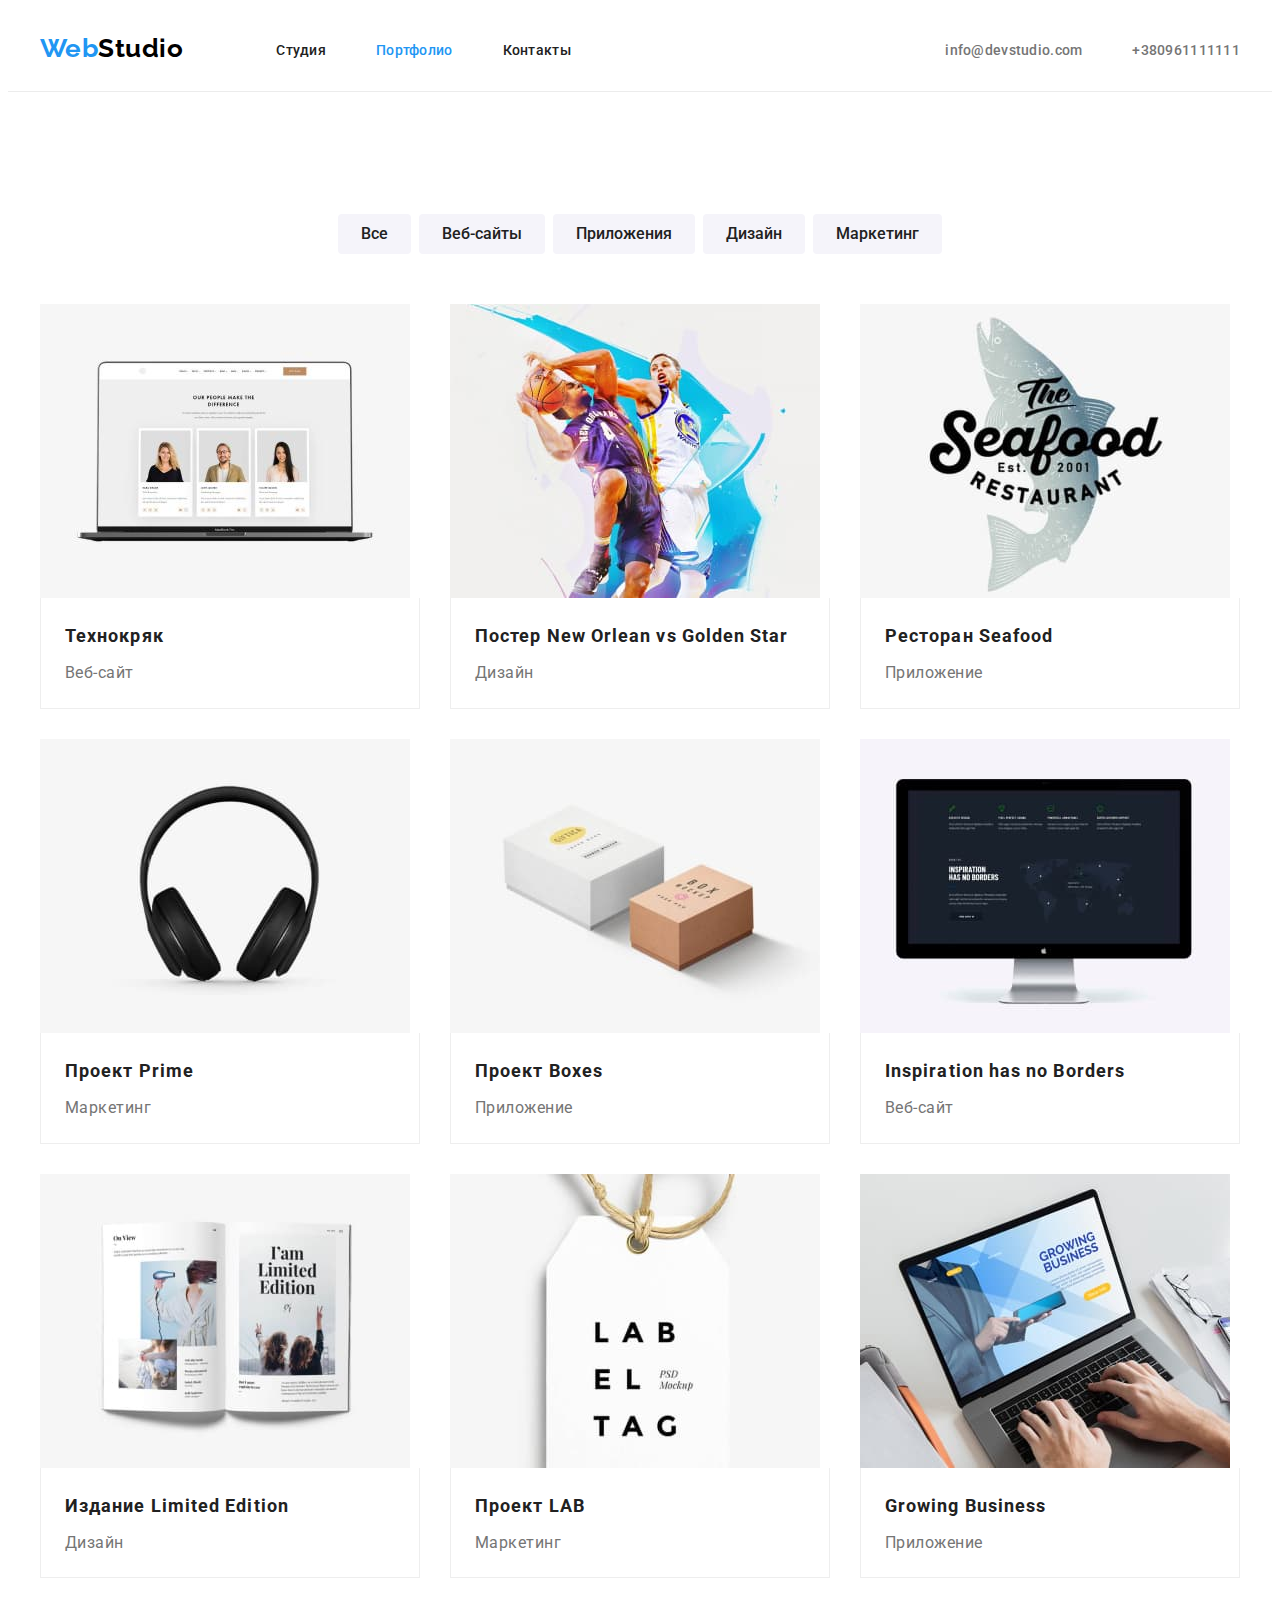
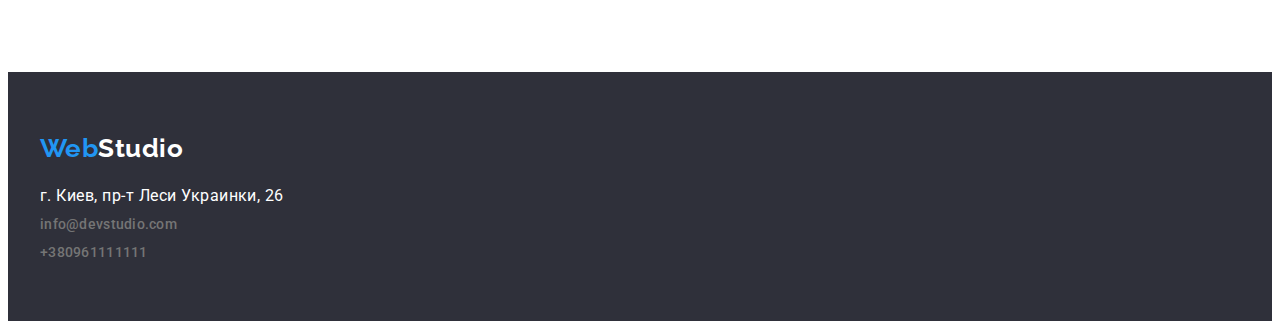
==== portfolio.html @ ab089c3b "clone repositories" ====
<!DOCTYPE html>
<html lang="ru">
  <head>
    <meta charset="UTF-8" />
    <meta http-equiv="X-UA-Compatible" content="IE=edge" />
    <meta name="viewport" content="width=device-width, initial-scale=1.0" />
    <title>Portfolio</title>
    <link rel="preconnect" href="https://fonts.googleapis.com" />
    <link rel="preconnect" href="https://fonts.gstatic.com" crossorigin />
    <link
      href="https://fonts.googleapis.com/css2?family=Raleway:wght@700&family=Roboto:wght@400;500;700;900&display=swap"
      rel="stylesheet"
    />
    <link
      rel="stylesheet"
      href="https://cdnjs.cloudflare.com/ajax/libs/modern-normalize/1.1.0/modern-normalize.min.css"
      integrity="sha512-wpPYUAdjBVSE4KJnH1VR1HeZfpl1ub8YT/NKx4PuQ5NmX2tKuGu6U/JRp5y+Y8XG2tV+wKQpNHVUX03MfMFn9Q=="
      crossorigin="anonymous"
      referrerpolicy="no-referrer"
    />
    <link rel="stylesheet" href="./css/style.css" />
  </head>
  <body class="body">
    <header class="page-header">
      <!-- Навигация по сайту -->
      <div class="container">
        <div class="container-flex">
          <nav class="site-nav">
            <a class="logo" href="./index.html" lang="en">
              <span class="logo-style">Web</span>Studio
            </a>
            <ul class="site-nav">
              <li class="list">
                <a class="link" href="./index.html">Студия</a>
              </li>

              <li class="list">
                <a class="link link-style" href="./portfolio.html">Портфолио</a>
              </li>

              <li class="list">
                <a class="link" href="">Контакты</a>
              </li>
            </ul>
          </nav>
          <!-- Контакты -->
          <ul class="contacts">
            <li class="list">
              <a class="link" href="mailto:info@devstudio.com"
                >info@devstudio.com</a
              >
            </li>

            <li class="list">
              <a class="link" href="tell:+380961111111"
                >+380961111111</a
              >
            </li>
          </ul>
        </div>
      </div>
    </header>

    <!-- Продукты студии -->
    <main>
      <section class="section">
        <div class="container">
          <h2 class="hidden">Перечень продуктов</h2>
          <ul class="button">
            <li class="list">
              <button class="list-button" type="button">Все</button>
            </li>
            <li class="list">
              <button class="list-button" type="button">Веб-сайты</button>
            </li>
            <li class="list">
              <button class="list-button" type="button">Приложения</button>
            </li>
            <li class="list">
              <button class="list-button" type="button">Дизайн</button>
            </li>
            <li class="list">
              <button class="list-button" type="button">Маркетинг</button>
            </li>
          </ul>
          <ul class="products-list">
            <li class="our-products">
              <div class="product-card">
                <a href="">
                  <div class="image-thumb">
                    <img
                      src="./images/img-technokryak.jpg"
                      alt="Сайт технокряк"
                    />
                  </div>
                </a>
                <div class="img-description">
                  <h3 class="item">Технокряк</h3>
                  <p class="item-description">Веб-сайт</p>
                </div>
              </div>
            </li>

            <li class="our-products">
              <div class="product-card">
                <a href="">
                  <div class="image-thumb">
                    <img
                      src="./images/img-poster.jpg"
                      alt="Постер NewNew Orlean vs Golden Star"
                    />
                  </div>
                </a>

                <div class="img-description">
                  <h3 class="item">Постер New Orlean vs Golden Star</h3>
                  <p class="item-description">Дизайн</p>
                </div>
              </div>
            </li>

            <li class="our-products">
              <div class="product-card">
                <a href="">
                  <div class="image-thumb">
                    <img
                      src="./images/img-seafood.jpg"
                      alt="Приложение Ресторан Seafood"
                    />
                  </div>
                </a>

                <div class="img-description">
                  <h3 class="item">Ресторан Seafood</h3>
                  <p class="item-description">Приложение</p>
                </div>
              </div>
            </li>

            <li class="our-products">
              <div class="product-card">
                <a href="">
                  <div class="image-thumb">
                    <img
                      src="./images/img-prime.jpg"
                      alt="Наушники, проект Prime"
                    />
                  </div>
                </a>
                <div class="img-description">
                  <h3 class="item">Проект Prime</h3>
                  <p class="item-description">Маркетинг</p>
                </div>
              </div>
            </li>

            <li class="our-products">
              <div class="product-card">
                <a href="">
                  <div class="image-thumb">
                    <img src="./images/img-boxes.jpg" alt="Проект Boxes" />
                  </div>
                </a>
                <div class="img-description">
                  <h3 class="item">Проект Boxes</h3>
                  <p class="item-description">Приложение</p>
                </div>
              </div>
            </li>

            <li class="our-products">
              <div class="product-card">
                <a href="">
                  <div class="image-thumb">
                    <img
                      src="./images/img-site.jpg"
                      alt="Веб-сайт Inspiration has no Borders"
                    />
                  </div>
                </a>
                <div class="img-description">
                  <h3 class="item">Inspiration has no Borders</h3>
                  <p class="item-description">Веб-сайт</p>
                </div>
              </div>
            </li>

            <li class="our-products">
              <div class="product-card">
                <a href="">
                  <div class="image-thumb">
                    <img
                      src="./images/img-design.jpg"
                      alt="Презинтация книги, Издание Limited Edition"
                    />
                  </div>
                </a>
                <div class="img-description">
                  <h3 class="item">Издание Limited Edition</h3>
                  <p class="item-description">Дизайн</p>
                </div>
              </div>
            </li>

            <li class="our-products">
              <div class="product-card">
                <a href="">
                  <div class="image-thumb">
                    <img src="./images/img-lab.jpg" alt="Проект LAB" /></div
                ></a>
                <div class="img-description">
                  <h3 class="item">Проект LAB</h3>
                  <p class="item-description">Маркетинг</p>
                </div>
              </div>
            </li>

            <li class="our-products">
              <div class="product-card">
                <a href="">
                  <div class="image-thumb">
                    <img
                      src="./images/img-app.jpg"
                      alt="Презентация приложения GrowingBusiness"
                    /></div
                ></a>
                <div class="img-description">
                  <h3 class="item">Growing Business</h3>
                  <p class="item-description">Приложение</p>
                </div>
              </div>
            </li>
          </ul>
        </div>
      </section>
    </main>
    <!-- Подвал -->
    <footer class="footer">
      <div class="container footer-container">
        <a class="logo" href="./index.html" lang="en">
          <span class="logo-style">Web</span
          ><span class="logo-style-footer">Studio</span>
        </a>
        <address class="footer-text">г. Киев, пр-т Леси Украинки, 26</address>
        <ul class="footer-contacts-list">
          <li class="list">
            <a class="link" href="mailto:info@devstudio.com"
              >info@devstudio.com</a
            >
          </li>

          <li class="list">
            <a class="link" href="tell:+380961111111"
              >+380961111111</a
            >
          </li>
        </ul>
      </div>
    </footer>
  </body>
</html>
---- css/style.css ----
/* Utilites */
:root {
  --primery-text-color: #757575;
  --title-text-color: #212121;
  --accent-color: #fff;
  --style-color: #2196f3;
  --gap: 30px;
  --section-gap: 50px;
}

body {
  color: var(--primery-text-color);
  font-family: Roboto, sans-serif;
  letter-spacing: 0.03em;
  background-color: var(--accent-color);
}

h1,
h2,
h3,
h4,
h5,
h6,
ul,
p {
  margin: 0;
  padding: 0;
  list-style: none;
}

img {
  max-width: 100%;
  height: auto;
  display: block;
}

.container {
  width: 1200px;
  margin-left: auto;
  margin-right: auto;
  padding-left: 15px;
  padding-right: 15px;
}

.container-flex {
  display: flex;
}

.hidden {
  visibility: hidden;
}


/* Header */
.page-header {
  border-bottom: 1px solid #ececec;
}

/* Logo */
.logo {
  font-family: Raleway, sans-serif;
  font-weight: 700;
  font-size: 26px;
  line-height: 1.3;
  text-decoration: none;

  color: #000;

  margin-right: 93px;
  margin-top: 24px;
  margin-bottom: 25px;
}

.logo-style {
  color: var(--style-color);
}

.logo-style-footer {
  color: var(--accent-color);
}

/* Site navigation */
.site-nav {
  display: flex;
  align-items: center;
}

.site-nav .list + .list {
  margin-left: var(--section-gap);
}

.site-nav .link {
  font-weight: 500;
  font-size: 14px;
  line-height: 1.14;
  letter-spacing: 0.02em;
  text-decoration: none;

  padding-top: 10px;
  padding-bottom: 10px;

  color: var(--title-text-color);
}

.site-nav .link:hover,
.site-nav .link:focus {
  color: var(--style-color);
}

.site-nav .link-style {
  color: var(--style-color);
}

/* Contacts */
.contacts {
  display: flex;
  margin-left: auto;
  align-items: center;
}

.contacts .list + .list {
  margin-left: var(--section-gap);
}

.contacts .link {
  text-decoration: none;
  font-weight: 500;
  font-size: 14px;
  line-height: 1.14;
  letter-spacing: 0.02em;

  padding-top: 10px;
  padding-bottom: 10px;

  color: inherit;
}

.contacts .link:hover,
.contacts .link:focus {
  color: var(--style-color);
}

/* Hero */
.hero {
  background-color: #2f303a;
  text-align: center;
  padding-top: 200px;
  padding-bottom: 280px;
}

.hero-title {
  font-weight: 900;
  font-size: 44px;
  line-height: 1.36;
  letter-spacing: 0.06em;
  text-transform: uppercase;
  color: var(--accent-color);

  max-width: 696px;
  margin-bottom: var(--gap);
  margin-left: auto;
  margin-right: auto;
}

.hero-btn {
  cursor: pointer;
  font-weight: 700;
  font-size: 16px;
  line-height: 1.87;
  align-items: center;
  letter-spacing: 0.06em;

  color: var(--accent-color);
  background-color: var(--style-color);

  padding: 10px 32px;
  border: 1px solid transparent;
  border-radius: 4px;
}

.hero-btn:hover,
.hero-btn:focus {
  background-color: #188ce8;
}

/* Sections */
.section {
  padding-top: 94px;
  padding-bottom: 94px;
}

/* Features */
.section-title {
  font-weight: 700;
  font-size: 36px;
  line-height: 1.16;
  text-align: center;
  color: var(--title-text-color);
}

.section-subtitle {
  font-weight: 700;
  font-size: 14px;
  line-height: 1.14;
  text-transform: uppercase;
  color: var(--title-text-color);
  margin-bottom: 10px;
}

.section-text {
  font-size: 14px;
  line-height: 1.71;
}

.section-color {
  background-color: #f5f4fa;
}

.features-list {
  display: flex;
  flex-wrap: wrap;
  margin-left: calc(-1 * var(--gap));
  margin-top: calc(-1 * var(--gap));
}

.features-list > .list {
  flex-basis: calc(100% / 4 - var(--gap));
  margin-left: var(--gap);
  margin-top: var(--gap);
}

/* Our classes */

.section-gap {
  padding-top: 0;
}

.section-title {
  margin-bottom: var(--section-gap);
}

.images-list {
  display: flex;
  flex-wrap: wrap;
  margin-left: calc(-1 * var(--gap));
  margin-top: calc(-1 * var(--gap));
}

.images-list > .image {
  flex-basis: calc(100% / 3 - 30px);
  margin-left: var(--gap);
  margin-top: var(--gap);
}

/* Our team */
section-title {
  margin-bottom: var(--section-gap);
}

.team-list {
  display: flex;
  flex-wrap: wrap;
  margin-left: calc(-1 * var(--gap));
  margin-top: calc(-1 * var(--gap));
}

.team-list > .team-member {
  flex-basis: calc(100% / 4 - 30px);
  margin-left: var(--gap);
  margin-top: var(--gap);

  background-color: var(--accent-color);
}

.userpic {
  font-weight: 500;
  font-size: 16px;
  line-height: 1.87;
  text-align: center;
  color: var(--title-text-color);
  margin-bottom: 10px;
}

.userpic-description {
  font-size: 16px;
  line-height: 1.87;
  text-align: center;
}

.card-userpic {
  padding-top: 30px;
  padding-bottom: 30px;
}

/* Buttons*/
.button {
  display: flex;
  justify-content: center;
  margin-bottom: var(--section-gap);
}

.button .list-button {
  color: var(--title-text-color);
  background-color: #f5f4fa;
  cursor: pointer;
}

.button .list-button:focus,
.button .list-button:hover {
  color: var(--accent-color);
  background-color: var(--style-color);
}

.button .list + .list {
  margin-left: 8px;
}

.list-button {
  font-family: inherit;
  font-weight: 500;
  font-size: 16px;
  line-height: 1.62;
  text-align: center;

  padding: 6px 22px;

  border: 1px solid transparent;
  border-radius: 4px;
}

/* Our produtcs */
.products-list {
  display: flex;
  flex-wrap: wrap;
  margin-left: calc(-1 * var(--gap));
  margin-top: calc(-1 * var(--gap));
}

.products-list > .our-products {
  flex-basis: calc(100% / 3 - var(--gap));
  margin-left: var(--gap);
  margin-top: var(--gap);
}

.img-description {
  padding: 20px 24px;
  border-bottom: 1px solid #eeeeee;
  border-left: 1px solid #eeeeee;
  border-right: 1px solid #eeeeee;
}

.item {
  font-weight: 700;
  font-size: 18px;
  line-height: 2;
  letter-spacing: 0.06em;
  color: var(--title-text-color);
  margin-bottom: 4px;
}

.item-description {
  font-size: 16px;
  line-height: 1.87;
}

/* Footer */
.footer {
  background-color: #2f303a;
}

.footer-container {
  padding-top: 60px;
  padding-bottom: 60px;
}

.footer .footer-text {
  color: var(--accent-color);
  font-style: normal;
}

.footer .link {
  text-decoration: none;
  font-weight: 500;
  font-size: 14px;
  line-height: 1.14;
  letter-spacing: 0.02em;
  color: inherit;
}

.footer .link:hover,
.footer .link:focus {
  color: var(--style-color);
}

.footer-text {
  margin-bottom: 9px;
  margin-top: 20px;
}

.footer-contacts-list .list + .list {
  margin-top: 9px;
}
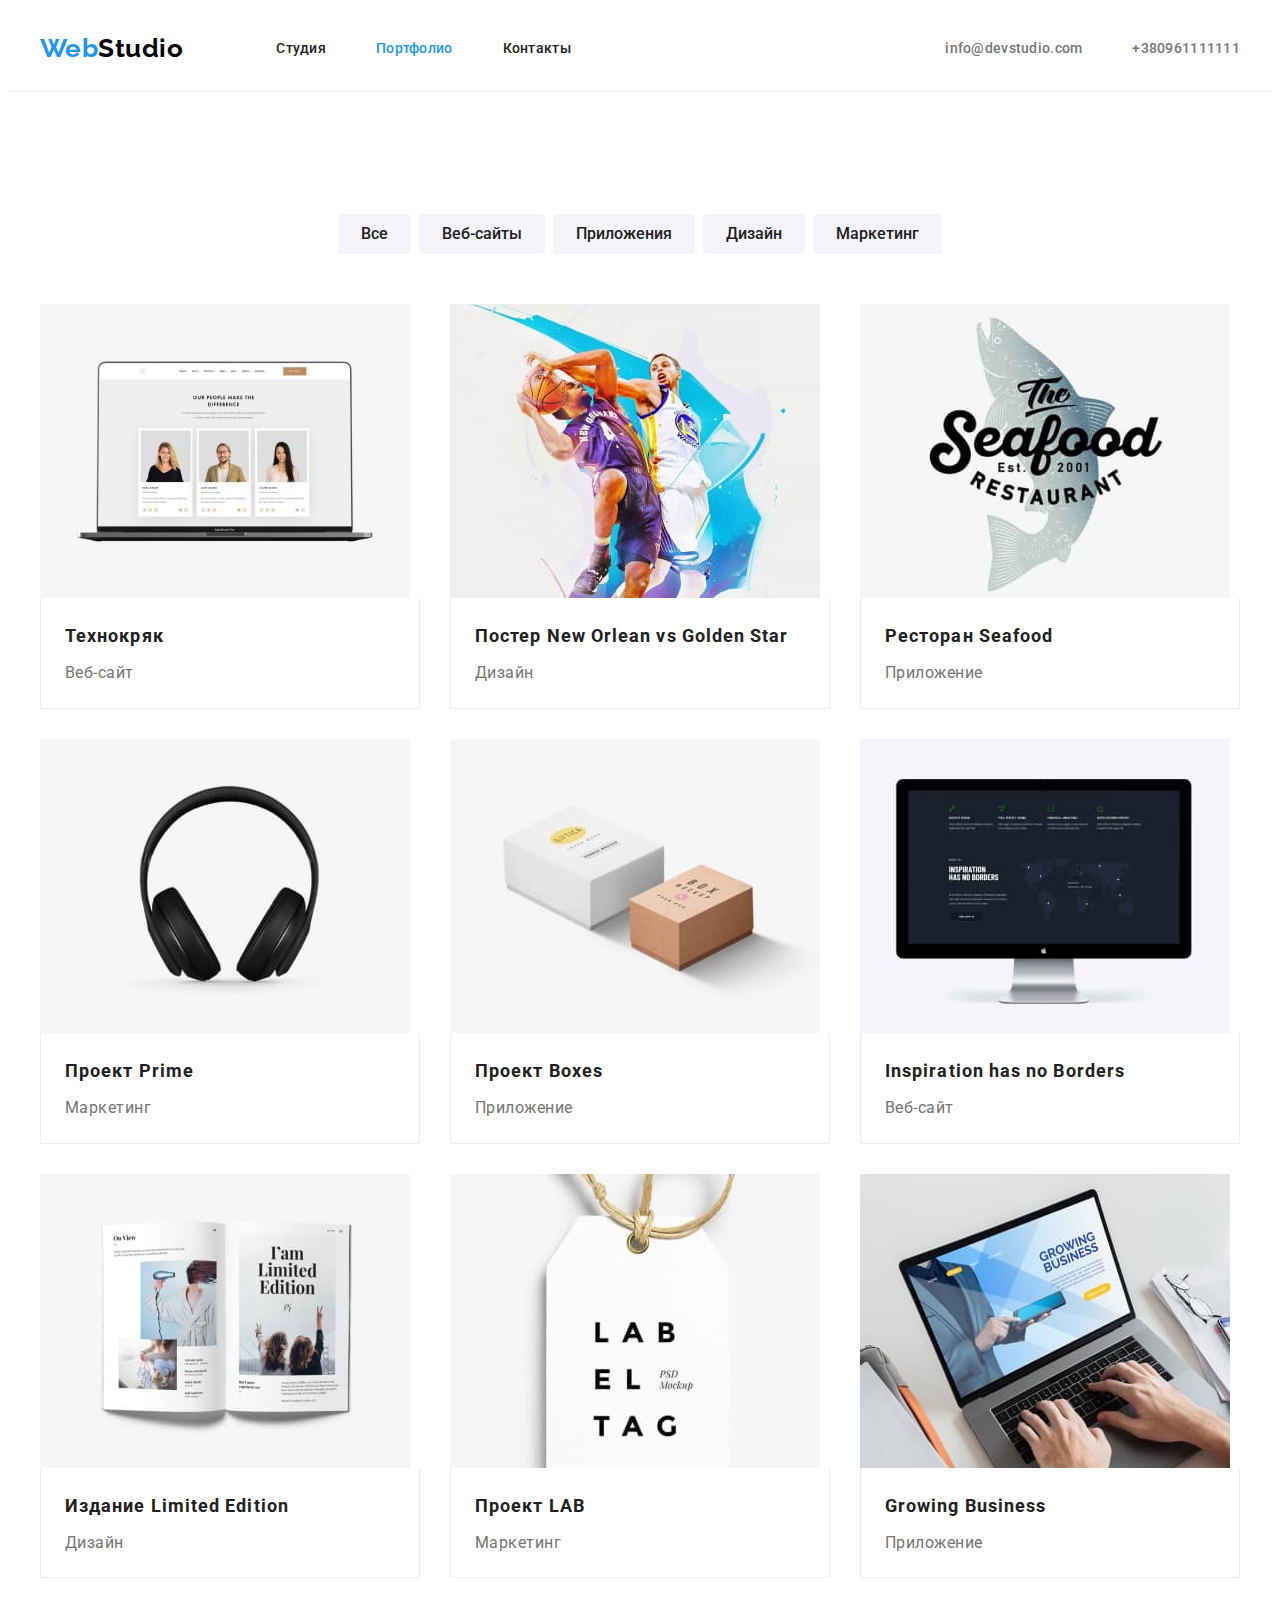
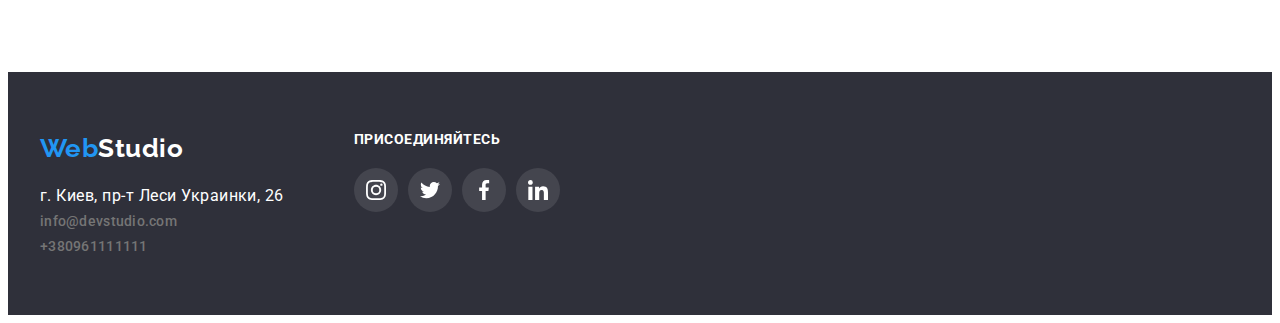
==== commit b05c23dd: "add footer icon" ====
--- a/portfolio.html
+++ b/portfolio.html
@@ -52,9 +52,7 @@
             </li>
 
             <li class="list">
-              <a class="link" href="tell:+380961111111"
-                >+380961111111</a
-              >
+              <a class="link" href="tell:+380961111111">+380961111111</a>
             </li>
           </ul>
         </div>
@@ -237,24 +235,49 @@
     <!-- Подвал -->
     <footer class="footer">
       <div class="container footer-container">
-        <a class="logo" href="./index.html" lang="en">
-          <span class="logo-style">Web</span
-          ><span class="logo-style-footer">Studio</span>
-        </a>
-        <address class="footer-text">г. Киев, пр-т Леси Украинки, 26</address>
-        <ul class="footer-contacts-list">
-          <li class="list">
-            <a class="link" href="mailto:info@devstudio.com"
-              >info@devstudio.com</a
-            >
-          </li>
-
-          <li class="list">
-            <a class="link" href="tell:+380961111111"
-              >+380961111111</a
-            >
-          </li>
-        </ul>
+        <div>
+          <a class="logo" href="./index.html" lang="en">
+            <span class="logo-style">Web</span
+            ><span class="logo-style-footer">Studio</span></a
+          >
+          <address class="footer-text">г. Киев, пр-т Леси Украинки, 26</address>
+          <ul class="footer-contacts-list">
+            <li class="list">
+              <a class="link" href="mailto:info@devstudio.com"
+                >info@devstudio.com</a
+              >
+            </li>
+
+            <li class="list">
+              <a class="link" href="tell:+380961111111">+380961111111</a>
+            </li>
+          </ul>
+        </div>
+        <div class="social-footer">
+          <p class="social-text">присоединяйтесь</p>
+          <div class="social-flex">
+            <a class="footer-social-link" href="">
+              <svg class="social-icon" width="20px" height="20px">
+                <use href="./images/sprite.svg#icon-instagram"></use>
+              </svg>
+            </a>
+            <a class="footer-social-link" href="">
+              <svg class="social-icon" width="20px" height="20px">
+                <use href="./images/sprite.svg#icon-twitter"></use>
+              </svg>
+            </a>
+            <a class="footer-social-link" href="">
+              <svg class="social-icon" width="20px" height="20px">
+                <use href="./images/sprite.svg#icon-facebook"></use>
+              </svg>
+            </a>
+            <a class="footer-social-link" href="">
+              <svg class="social-icon" width="20px" height="20px">
+                <use href="./images/sprite.svg#icon-linkedin"></use>
+              </svg>
+            </a>
+          </div>
+        </div>
       </div>
     </footer>
   </body>
--- a/css/style.css
+++ b/css/style.css
@@ -6,6 +6,7 @@
   --style-color: #2196f3;
   --gap: 30px;
   --section-gap: 50px;
+  --social-links-color: #afb1b8;
 }
 
 body {
@@ -50,7 +51,6 @@
   visibility: hidden;
 }
 
-
 /* Header */
 .page-header {
   border-bottom: 1px solid #ececec;
@@ -140,12 +140,36 @@
   color: var(--style-color);
 }
 
+.list .link {
+  display: flex;
+  align-items: center;
+}
+
+.contacts-icon {
+  margin-right: 10px;
+  fill: currentColor;
+}
+
 /* Hero */
 .hero {
   background-color: #2f303a;
   text-align: center;
   padding-top: 200px;
   padding-bottom: 280px;
+  max-width: 1600px;
+
+  margin-left: auto;
+  margin-right: auto;
+
+  background-image: linear-gradient(
+      to right,
+      rgba(47, 48, 58, 0.4),
+      rgba(47, 48, 58, 0.4)
+    ),
+    url(../images/Img.jpg);
+  background-repeat: no-repeat;
+  background-size: cover;
+  background-position: center;
 }
 
 .hero-title {
@@ -169,6 +193,7 @@
   line-height: 1.87;
   align-items: center;
   letter-spacing: 0.06em;
+  box-shadow: 0px 4px 4px rgba(0, 0, 0, 0.15);
 
   color: var(--accent-color);
   background-color: var(--style-color);
@@ -229,6 +254,21 @@
   margin-top: var(--gap);
 }
 
+.background-icon {
+  display: flex;
+  background: #f5f4fa;
+  border-radius: 4px;
+  align-items: center;
+
+  margin-bottom: var(--gap);
+  height: 120px;
+}
+
+.feature-icon {
+  margin-left: auto;
+  margin-right: auto;
+}
+
 /* Our classes */
 
 .section-gap {
@@ -270,6 +310,9 @@
   margin-top: var(--gap);
 
   background-color: var(--accent-color);
+  box-shadow: 0px 1px 3px rgba(0, 0, 0, 0.12), 0px 1px 1px rgba(0, 0, 0, 0.14),
+    0px 2px 1px rgba(0, 0, 0, 0.2);
+  border-radius: 0px 0px 4px 4px;
 }
 
 .userpic {
@@ -285,11 +328,69 @@
   font-size: 16px;
   line-height: 1.87;
   text-align: center;
+  margin-bottom: 16px;
 }
 
 .card-userpic {
   padding-top: 30px;
   padding-bottom: 30px;
+}
+
+.img-container {
+  display: flex;
+  justify-content: center;
+}
+
+.social-link {
+  display: flex;
+  border: none;
+  border-radius: 50%;
+  height: 44px;
+  width: 44px;
+  justify-content: center;
+  align-items: center;
+  color: var(--social-links-color);
+}
+
+.social-link:hover,
+.social-link:focus {
+  color: var(--accent-color);
+  background-color: var(--style-color);
+}
+
+.social-icon {
+  fill: currentColor;
+}
+
+.card-userpic .social-link + .social-link {
+  margin-left: 10px;
+}
+
+/* Company */
+.company-list {
+  display: flex;
+}
+
+.company-item + .company-item {
+  margin-left: var(--gap);
+}
+
+.company-link {
+  display: flex;
+  justify-content: center;
+  align-items: center;
+  width: 170px;
+  height: 92px;
+  border: 1px solid #afb1b8;
+  filter: drop-shadow(0px 4px 4px rgba(0, 0, 0, 0.25));
+  border-radius: 4px;
+  fill: var(--social-links-color);
+}
+
+.company-link:hover,
+.company-link:focus {
+  fill: var(--style-color);
+  border-color: var(--style-color);
 }
 
 /* Buttons*/
@@ -371,6 +472,7 @@
 .footer-container {
   padding-top: 60px;
   padding-bottom: 60px;
+  display: flex;
 }
 
 .footer .footer-text {
@@ -400,3 +502,44 @@
 .footer-contacts-list .list + .list {
   margin-top: 9px;
 }
+
+.social-footer {
+  margin-left: 70px;
+}
+
+.social-text {
+  font-weight: 700;
+  font-size: 14px;
+  line-height: 1.14;
+  text-transform: uppercase;
+
+  color: var(--accent-color);
+
+  margin-bottom: 20px;
+}
+
+.social-flex {
+  display: flex;
+}
+
+.footer-social-link {
+  display: flex;
+  border: none;
+  border-radius: 50%;
+  height: 44px;
+  width: 44px;
+  justify-content: center;
+  align-items: center;
+  color: var(--accent-color);
+  background-color: rgba(255, 255, 255, 0.1);
+}
+
+.footer-social-link:hover,
+.footer-social-link:focus {
+  color: var(--accent-color);
+  background-color: var(--style-color);
+}
+
+.footer-social-link + .footer-social-link {
+  margin-left: 10px;
+}
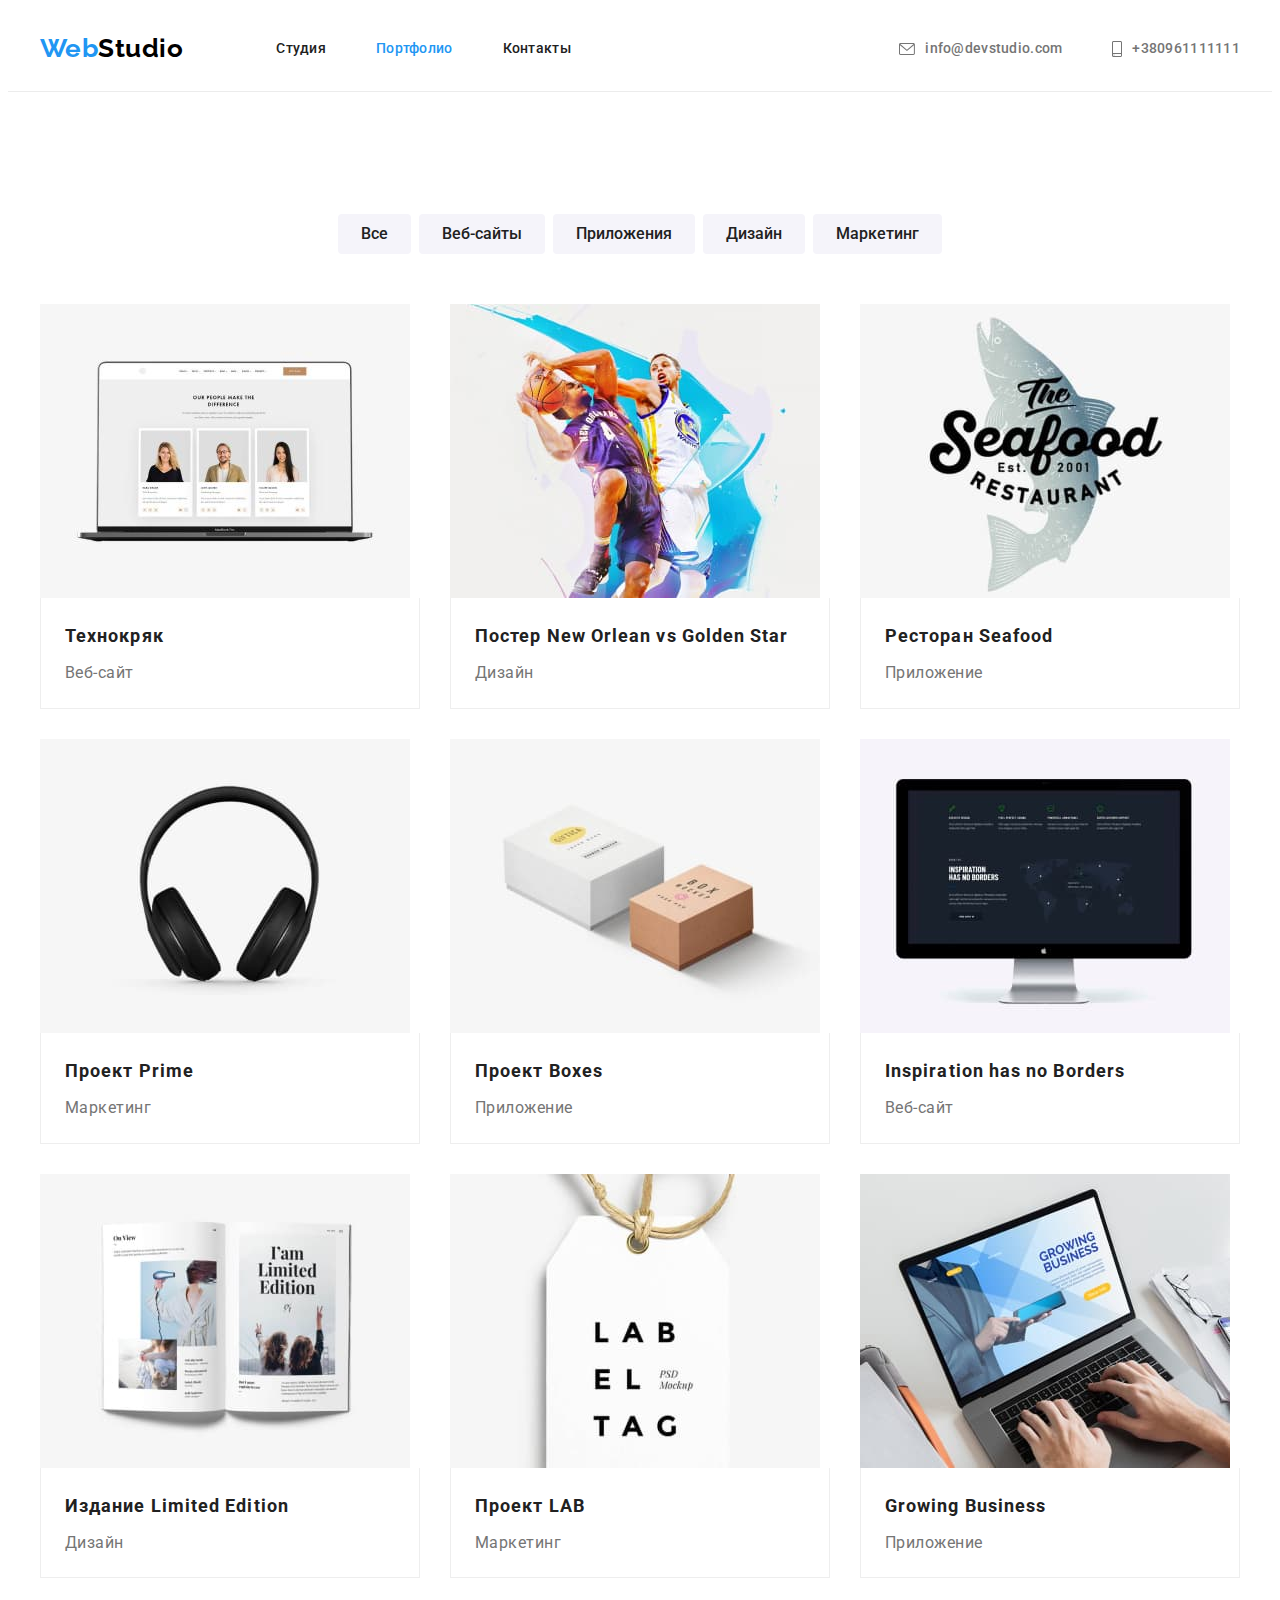
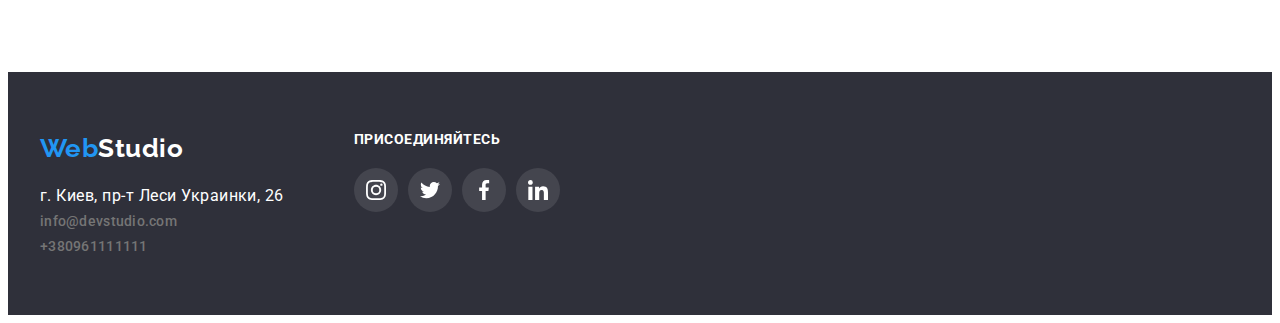
==== commit 484eafab: "add icon head at porftolio" ====
--- a/portfolio.html
+++ b/portfolio.html
@@ -46,13 +46,21 @@
           <!-- Контакты -->
           <ul class="contacts">
             <li class="list">
-              <a class="link" href="mailto:info@devstudio.com"
-                >info@devstudio.com</a
-              >
-            </li>
-
-            <li class="list">
-              <a class="link" href="tell:+380961111111">+380961111111</a>
+              <a class="link" href="mailto:info@devstudio.com">
+                <svg class="contacts-icon" width="16px" height="12px">
+                  <use href="./images/sprite.svg#icon-envelope"></use>
+                </svg>
+                info@devstudio.com
+              </a>
+            </li>
+
+            <li class="list">
+              <a class="link" href="tell:+380961111111">
+                <svg class="contacts-icon" width="10px" height="16px">
+                  <use href="./images/sprite.svg#icon-smartphone"></use>
+                </svg>
+                +380961111111
+              </a>
             </li>
           </ul>
         </div>
@@ -84,148 +92,148 @@
           <ul class="products-list">
             <li class="our-products">
               <div class="product-card">
-                <a href="">
+                <a class="link" href="">
                   <div class="image-thumb">
                     <img
                       src="./images/img-technokryak.jpg"
                       alt="Сайт технокряк"
                     />
                   </div>
-                </a>
-                <div class="img-description">
-                  <h3 class="item">Технокряк</h3>
-                  <p class="item-description">Веб-сайт</p>
-                </div>
-              </div>
-            </li>
-
-            <li class="our-products">
-              <div class="product-card">
-                <a href="">
+                  <div class="img-description">
+                    <h3 class="item">Технокряк</h3>
+                    <p class="item-description">Веб-сайт</p>
+                  </div>
+                </a>
+              </div>
+            </li>
+
+            <li class="our-products">
+              <div class="product-card">
+                <a class="link" href="">
                   <div class="image-thumb">
                     <img
                       src="./images/img-poster.jpg"
                       alt="Постер NewNew Orlean vs Golden Star"
                     />
                   </div>
-                </a>
-
-                <div class="img-description">
-                  <h3 class="item">Постер New Orlean vs Golden Star</h3>
-                  <p class="item-description">Дизайн</p>
-                </div>
-              </div>
-            </li>
-
-            <li class="our-products">
-              <div class="product-card">
-                <a href="">
+                  <div class="img-description">
+                    <h3 class="item">Постер New Orlean vs Golden Star</h3>
+                    <p class="item-description">Дизайн</p>
+                  </div>
+                </a>
+              </div>
+            </li>
+
+            <li class="our-products">
+              <div class="product-card">
+                <a class="link" href="">
                   <div class="image-thumb">
                     <img
                       src="./images/img-seafood.jpg"
                       alt="Приложение Ресторан Seafood"
                     />
                   </div>
-                </a>
-
-                <div class="img-description">
-                  <h3 class="item">Ресторан Seafood</h3>
-                  <p class="item-description">Приложение</p>
-                </div>
-              </div>
-            </li>
-
-            <li class="our-products">
-              <div class="product-card">
-                <a href="">
+                  <div class="img-description">
+                    <h3 class="item">Ресторан Seafood</h3>
+                    <p class="item-description">Приложение</p>
+                  </div>
+                </a>
+              </div>
+            </li>
+
+            <li class="our-products">
+              <div class="product-card">
+                <a class="link" href="">
                   <div class="image-thumb">
                     <img
                       src="./images/img-prime.jpg"
                       alt="Наушники, проект Prime"
                     />
                   </div>
-                </a>
-                <div class="img-description">
-                  <h3 class="item">Проект Prime</h3>
-                  <p class="item-description">Маркетинг</p>
-                </div>
-              </div>
-            </li>
-
-            <li class="our-products">
-              <div class="product-card">
-                <a href="">
+                  <div class="img-description">
+                    <h3 class="item">Проект Prime</h3>
+                    <p class="item-description">Маркетинг</p>
+                  </div>
+                </a>
+              </div>
+            </li>
+
+            <li class="our-products">
+              <div class="product-card">
+                <a class="link" href="">
                   <div class="image-thumb">
                     <img src="./images/img-boxes.jpg" alt="Проект Boxes" />
                   </div>
-                </a>
-                <div class="img-description">
-                  <h3 class="item">Проект Boxes</h3>
-                  <p class="item-description">Приложение</p>
-                </div>
-              </div>
-            </li>
-
-            <li class="our-products">
-              <div class="product-card">
-                <a href="">
+                  <div class="img-description">
+                    <h3 class="item">Проект Boxes</h3>
+                    <p class="item-description">Приложение</p>
+                  </div>
+                </a>
+              </div>
+            </li>
+
+            <li class="our-products">
+              <div class="product-card">
+                <a class="link" href="">
                   <div class="image-thumb">
                     <img
                       src="./images/img-site.jpg"
                       alt="Веб-сайт Inspiration has no Borders"
                     />
                   </div>
-                </a>
-                <div class="img-description">
-                  <h3 class="item">Inspiration has no Borders</h3>
-                  <p class="item-description">Веб-сайт</p>
-                </div>
-              </div>
-            </li>
-
-            <li class="our-products">
-              <div class="product-card">
-                <a href="">
+                  <div class="img-description">
+                    <h3 class="item">Inspiration has no Borders</h3>
+                    <p class="item-description">Веб-сайт</p>
+                  </div>
+                </a>
+              </div>
+            </li>
+
+            <li class="our-products">
+              <div class="product-card">
+                <a class="link" href="">
                   <div class="image-thumb">
                     <img
                       src="./images/img-design.jpg"
                       alt="Презинтация книги, Издание Limited Edition"
                     />
                   </div>
-                </a>
-                <div class="img-description">
-                  <h3 class="item">Издание Limited Edition</h3>
-                  <p class="item-description">Дизайн</p>
-                </div>
-              </div>
-            </li>
-
-            <li class="our-products">
-              <div class="product-card">
-                <a href="">
-                  <div class="image-thumb">
-                    <img src="./images/img-lab.jpg" alt="Проект LAB" /></div
-                ></a>
-                <div class="img-description">
-                  <h3 class="item">Проект LAB</h3>
-                  <p class="item-description">Маркетинг</p>
-                </div>
-              </div>
-            </li>
-
-            <li class="our-products">
-              <div class="product-card">
-                <a href="">
+                  <div class="img-description">
+                    <h3 class="item">Издание Limited Edition</h3>
+                    <p class="item-description">Дизайн</p>
+                  </div>
+                </a>
+              </div>
+            </li>
+
+            <li class="our-products">
+              <div class="product-card">
+                <a class="link" href="">
+                  <div class="image-thumb">
+                    <img src="./images/img-lab.jpg" alt="Проект LAB" />
+                  </div>
+                  <div class="img-description">
+                    <h3 class="item">Проект LAB</h3>
+                    <p class="item-description">Маркетинг</p>
+                  </div>
+                </a>
+              </div>
+            </li>
+
+            <li class="our-products">
+              <div class="product-card">
+                <a class="link" href="">
                   <div class="image-thumb">
                     <img
                       src="./images/img-app.jpg"
                       alt="Презентация приложения GrowingBusiness"
-                    /></div
-                ></a>
-                <div class="img-description">
-                  <h3 class="item">Growing Business</h3>
-                  <p class="item-description">Приложение</p>
-                </div>
+                    />
+                  </div>
+                  <div class="img-description">
+                    <h3 class="item">Growing Business</h3>
+                    <p class="item-description">Приложение</p>
+                  </div>
+                </a>
               </div>
             </li>
           </ul>
--- a/css/style.css
+++ b/css/style.css
@@ -29,6 +29,10 @@
   list-style: none;
 }
 
+.link {
+  text-decoration: none;
+}
+
 img {
   max-width: 100%;
   height: auto;
@@ -443,6 +447,10 @@
   margin-top: var(--gap);
 }
 
+.product-card .link {
+  color: inherit;
+}
+
 .img-description {
   padding: 20px 24px;
   border-bottom: 1px solid #eeeeee;
